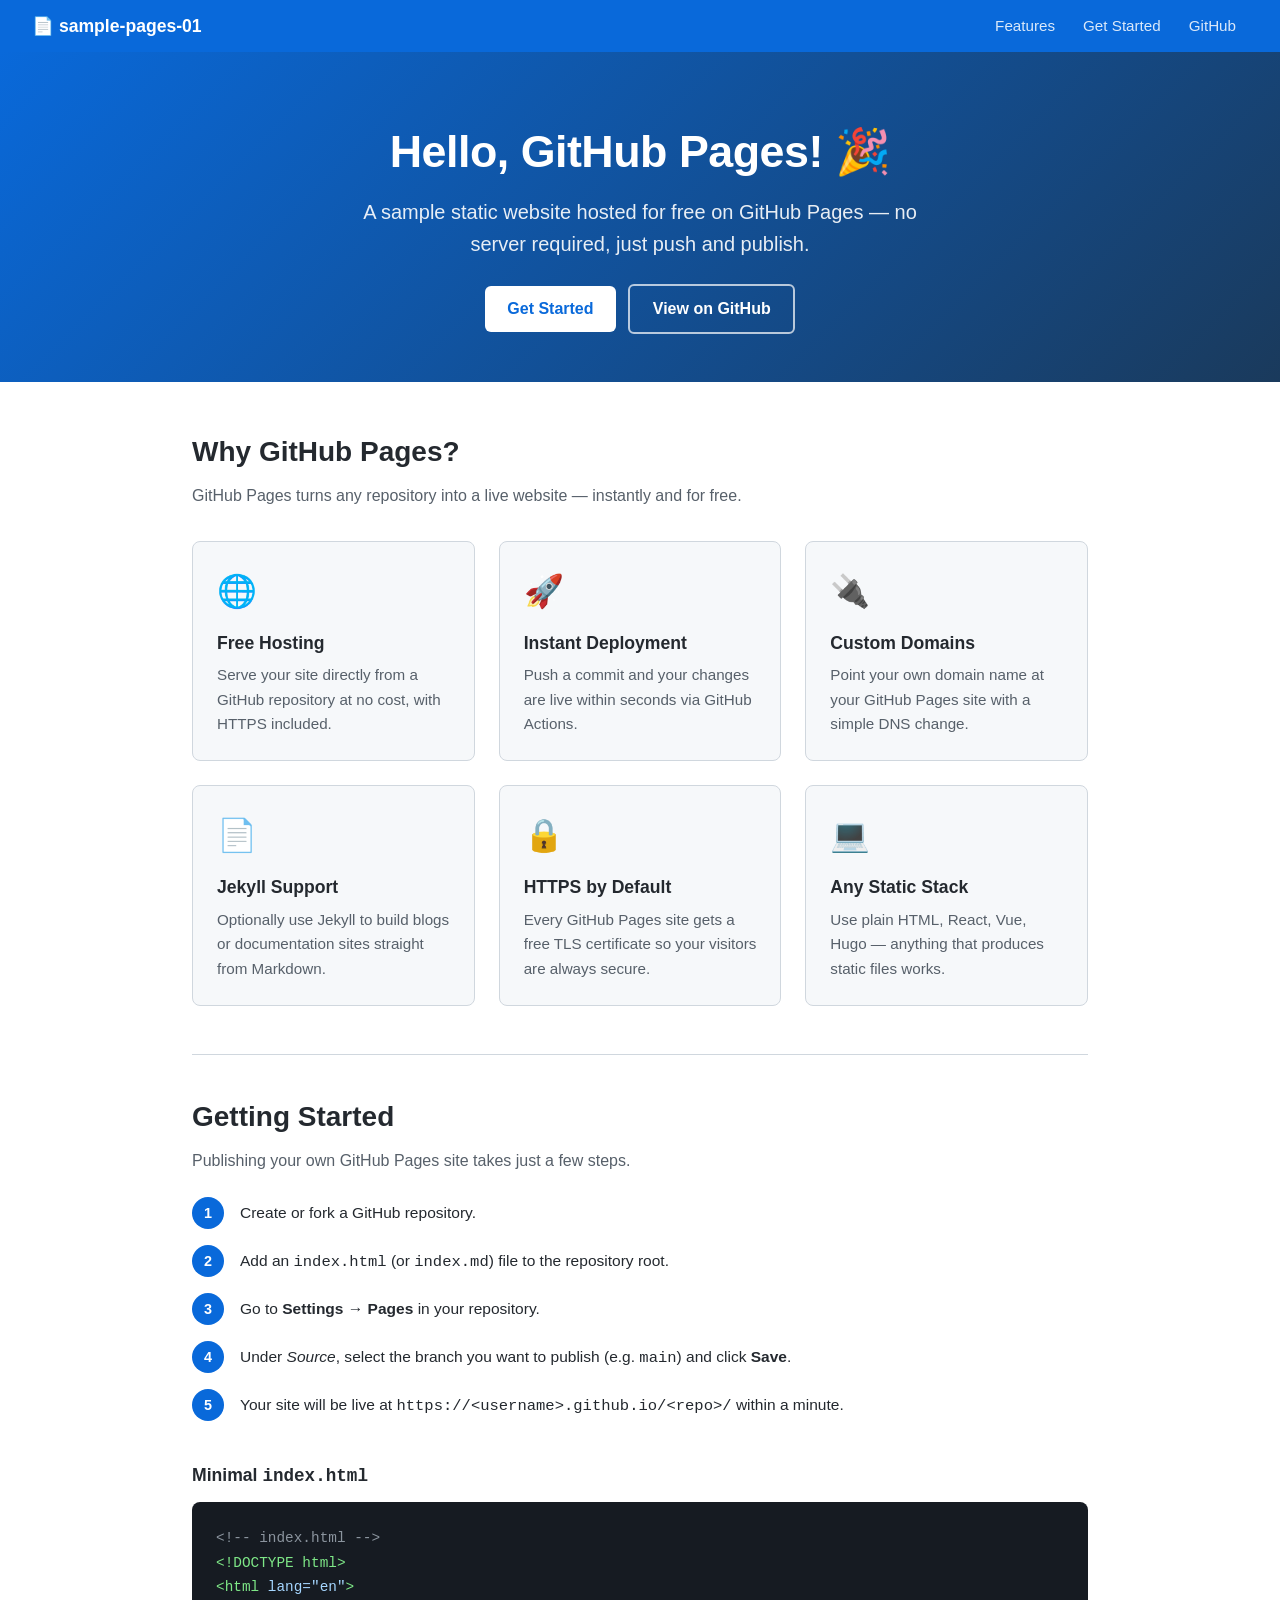
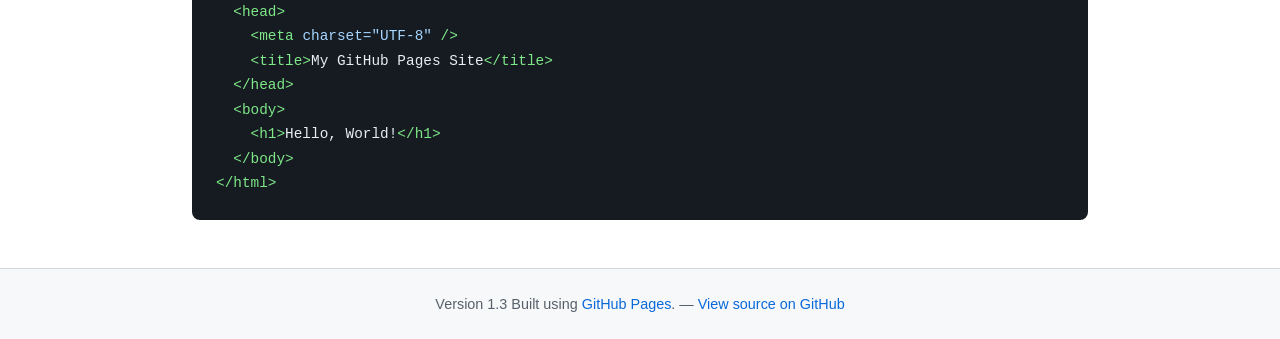
==== website/index.html @ 86e637cf "version 1.3" ====
<!DOCTYPE html>
<html lang="en">
<head>
  <meta charset="UTF-8" />
  <meta name="viewport" content="width=device-width, initial-scale=1.0" />
  <meta name="description" content="A sample GitHub Pages website demonstrating how to host a static site with GitHub Pages." />
  <title>Sample GitHub Pages Site</title>
  <link rel="stylesheet" href="styles.css" />
</head>
<body>

  <!-- Navigation -->
  <nav>
    <span class="logo">&#128196; sample-pages-01</span>
    <ul>
      <li><a href="#features">Features</a></li>
      <li><a href="#getting-started">Get Started</a></li>
      <li><a href="https://github.com/SBakerMmu/sample-pages-01" target="_blank" rel="noopener">GitHub</a></li>
    </ul>
  </nav>

  <!-- Hero -->
  <header>
    <h1>Hello, GitHub Pages! &#127881;</h1>
    <p class="subtitle">
      A sample static website hosted for free on GitHub Pages &mdash;
      no server required, just push and publish.
    </p>
    <a class="btn btn-primary" href="#getting-started">Get Started</a>
    <a class="btn btn-secondary" href="https://github.com/SBakerMmu/sample-pages-01" target="_blank" rel="noopener">View on GitHub</a>
  </header>

  <main>

    <!-- Features -->
    <section id="features">
      <h2>Why GitHub Pages?</h2>
      <p class="section-intro">
        GitHub Pages turns any repository into a live website &mdash; instantly and for free.
      </p>

      <div class="features">
        <div class="feature-card">
          <div class="icon">&#127760;</div>
          <h3>Free Hosting</h3>
          <p>Serve your site directly from a GitHub repository at no cost, with HTTPS included.</p>
        </div>
        <div class="feature-card">
          <div class="icon">&#128640;</div>
          <h3>Instant Deployment</h3>
          <p>Push a commit and your changes are live within seconds via GitHub Actions.</p>
        </div>
        <div class="feature-card">
          <div class="icon">&#128268;</div>
          <h3>Custom Domains</h3>
          <p>Point your own domain name at your GitHub Pages site with a simple DNS change.</p>
        </div>
        <div class="feature-card">
          <div class="icon">&#128196;</div>
          <h3>Jekyll Support</h3>
          <p>Optionally use Jekyll to build blogs or documentation sites straight from Markdown.</p>
        </div>
        <div class="feature-card">
          <div class="icon">&#128274;</div>
          <h3>HTTPS by Default</h3>
          <p>Every GitHub Pages site gets a free TLS certificate so your visitors are always secure.</p>
        </div>
        <div class="feature-card">
          <div class="icon">&#128187;</div>
          <h3>Any Static Stack</h3>
          <p>Use plain HTML, React, Vue, Hugo &mdash; anything that produces static files works.</p>
        </div>
      </div>
    </section>

    <hr class="section-divider" />

    <!-- Getting Started -->
    <section id="getting-started">
      <h2>Getting Started</h2>
      <p class="section-intro">
        Publishing your own GitHub Pages site takes just a few steps.
      </p>

      <ol class="steps">
        <li><span>Create or fork a GitHub repository.</span></li>
        <li><span>Add an <code>index.html</code> (or <code>index.md</code>) file to the repository root.</span></li>
        <li><span>Go to <strong>Settings &rarr; Pages</strong> in your repository.</span></li>
        <li><span>Under <em>Source</em>, select the branch you want to publish (e.g. <code>main</code>) and click <strong>Save</strong>.</span></li>
        <li><span>Your site will be live at <code>https://&lt;username&gt;.github.io/&lt;repo&gt;/</code> within a minute.</span></li>
      </ol>

      <h3 style="margin-bottom:0.75rem; font-size:1.1rem;">Minimal <code>index.html</code></h3>
      <div class="code-block">
        <span class="comment">&lt;!-- index.html --&gt;</span><br />
        <span class="tag">&lt;!DOCTYPE html&gt;</span><br />
        <span class="tag">&lt;html</span> <span class="string">lang="en"</span><span class="tag">&gt;</span><br />
        &nbsp;&nbsp;<span class="tag">&lt;head&gt;</span><br />
        &nbsp;&nbsp;&nbsp;&nbsp;<span class="tag">&lt;meta</span> <span class="string">charset="UTF-8"</span> <span class="tag">/&gt;</span><br />
        &nbsp;&nbsp;&nbsp;&nbsp;<span class="tag">&lt;title&gt;</span>My GitHub Pages Site<span class="tag">&lt;/title&gt;</span><br />
        &nbsp;&nbsp;<span class="tag">&lt;/head&gt;</span><br />
        &nbsp;&nbsp;<span class="tag">&lt;body&gt;</span><br />
        &nbsp;&nbsp;&nbsp;&nbsp;<span class="tag">&lt;h1&gt;</span>Hello, World!<span class="tag">&lt;/h1&gt;</span><br />
        &nbsp;&nbsp;<span class="tag">&lt;/body&gt;</span><br />
        <span class="tag">&lt;/html&gt;</span>
      </div>
    </section>

  </main>

  <!-- Footer -->
  <footer>
    <p>
      Version 1.3 Built using
      <a href="https://pages.github.com/" target="_blank" rel="noopener">GitHub Pages</a>.
      &mdash;
      <a href="https://github.com/SBakerMmu/sample-pages-01" target="_blank" rel="noopener">View source on GitHub</a>
    </p>

  </footer>

</body>
</html>
---- website/styles.css ----
/* Reset & base */
*, *::before, *::after {
  box-sizing: border-box;
  margin: 0;
  padding: 0;
}

body {
  font-family: -apple-system, BlinkMacSystemFont, "Segoe UI", Roboto, Helvetica, Arial, sans-serif;
  color: #24292f;
  background: #ffffff;
  line-height: 1.6;
}

a {
  color: #0969da;
  text-decoration: none;
}

a:hover {
  text-decoration: underline;
}

/* Header / Hero */
header {
  background: linear-gradient(135deg, #0969da 0%, #1a3a5c 100%);
  color: #ffffff;
  padding: 4rem 2rem 3rem;
  text-align: center;
}

header h1 {
  font-size: 2.8rem;
  font-weight: 700;
  margin-bottom: 0.5rem;
  letter-spacing: -0.5px;
}

header p.subtitle {
  font-size: 1.25rem;
  opacity: 0.9;
  max-width: 600px;
  margin: 0 auto 1.5rem;
}

.btn {
  display: inline-block;
  padding: 0.65rem 1.4rem;
  border-radius: 6px;
  font-size: 1rem;
  font-weight: 600;
  cursor: pointer;
  transition: opacity 0.2s;
}

.btn:hover {
  opacity: 0.85;
  text-decoration: none;
}

.btn-primary {
  background: #ffffff;
  color: #0969da;
  margin-right: 0.5rem;
}

.btn-secondary {
  background: transparent;
  color: #ffffff;
  border: 2px solid rgba(255,255,255,0.7);
}

/* Nav */
nav {
  background: #0969da;
  padding: 0 2rem;
  display: flex;
  align-items: center;
  justify-content: space-between;
  gap: 1rem;
}

nav .logo {
  font-weight: 700;
  font-size: 1.1rem;
  color: #ffffff;
  padding: 0.75rem 0;
}

nav ul {
  list-style: none;
  display: flex;
  gap: 0.25rem;
}

nav ul li a {
  color: rgba(255,255,255,0.85);
  padding: 0.75rem 0.75rem;
  display: block;
  font-size: 0.95rem;
  border-radius: 4px;
  transition: background 0.15s;
}

nav ul li a:hover {
  background: rgba(255,255,255,0.15);
  text-decoration: none;
  color: #ffffff;
}

/* Main content */
main {
  max-width: 960px;
  margin: 0 auto;
  padding: 3rem 2rem;
}

/* Features grid */
.features {
  display: grid;
  grid-template-columns: repeat(auto-fit, minmax(240px, 1fr));
  gap: 1.5rem;
  margin: 2rem 0 3rem;
}

.feature-card {
  border: 1px solid #d0d7de;
  border-radius: 8px;
  padding: 1.5rem;
  background: #f6f8fa;
  transition: box-shadow 0.2s;
}

.feature-card:hover {
  box-shadow: 0 4px 12px rgba(0,0,0,0.1);
}

.feature-card .icon {
  font-size: 2rem;
  margin-bottom: 0.75rem;
}

.feature-card h3 {
  font-size: 1.1rem;
  margin-bottom: 0.4rem;
}

.feature-card p {
  font-size: 0.95rem;
  color: #57606a;
}

/* Section headings */
section h2 {
  font-size: 1.75rem;
  margin-bottom: 0.5rem;
  color: #24292f;
}

section .section-intro {
  color: #57606a;
  margin-bottom: 1.5rem;
  max-width: 680px;
}

/* Code block */
.code-block {
  background: #161b22;
  color: #e6edf3;
  border-radius: 8px;
  padding: 1.5rem;
  font-family: "SFMono-Regular", Consolas, "Liberation Mono", Menlo, monospace;
  font-size: 0.9rem;
  overflow-x: auto;
  line-height: 1.7;
}

.code-block .comment { color: #8b949e; }
.code-block .keyword { color: #ff7b72; }
.code-block .string  { color: #a5d6ff; }
.code-block .tag     { color: #7ee787; }

/* Steps list */
.steps {
  counter-reset: step;
  list-style: none;
  margin: 1.5rem 0 2.5rem;
  display: flex;
  flex-direction: column;
  gap: 1rem;
}

.steps li {
  counter-increment: step;
  display: flex;
  align-items: flex-start;
  gap: 1rem;
}

.steps li::before {
  content: counter(step);
  background: #0969da;
  color: #fff;
  width: 2rem;
  height: 2rem;
  border-radius: 50%;
  display: flex;
  align-items: center;
  justify-content: center;
  font-weight: 700;
  flex-shrink: 0;
  font-size: 0.9rem;
}

.steps li span {
  padding-top: 0.25rem;
  font-size: 0.97rem;
  color: #24292f;
}

/* Divider */
hr.section-divider {
  border: none;
  border-top: 1px solid #d0d7de;
  margin: 2.5rem 0;
}

/* Footer */
footer {
  background: #f6f8fa;
  border-top: 1px solid #d0d7de;
  text-align: center;
  padding: 1.5rem 2rem;
  font-size: 0.9rem;
  color: #57606a;
}

footer a {
  color: #0969da;
}

/* Responsive */
@media (max-width: 600px) {
  header h1 { font-size: 2rem; }
  header p.subtitle { font-size: 1rem; }
  nav ul { gap: 0; }
  nav ul li a { padding: 0.75rem 0.5rem; font-size: 0.88rem; }
}
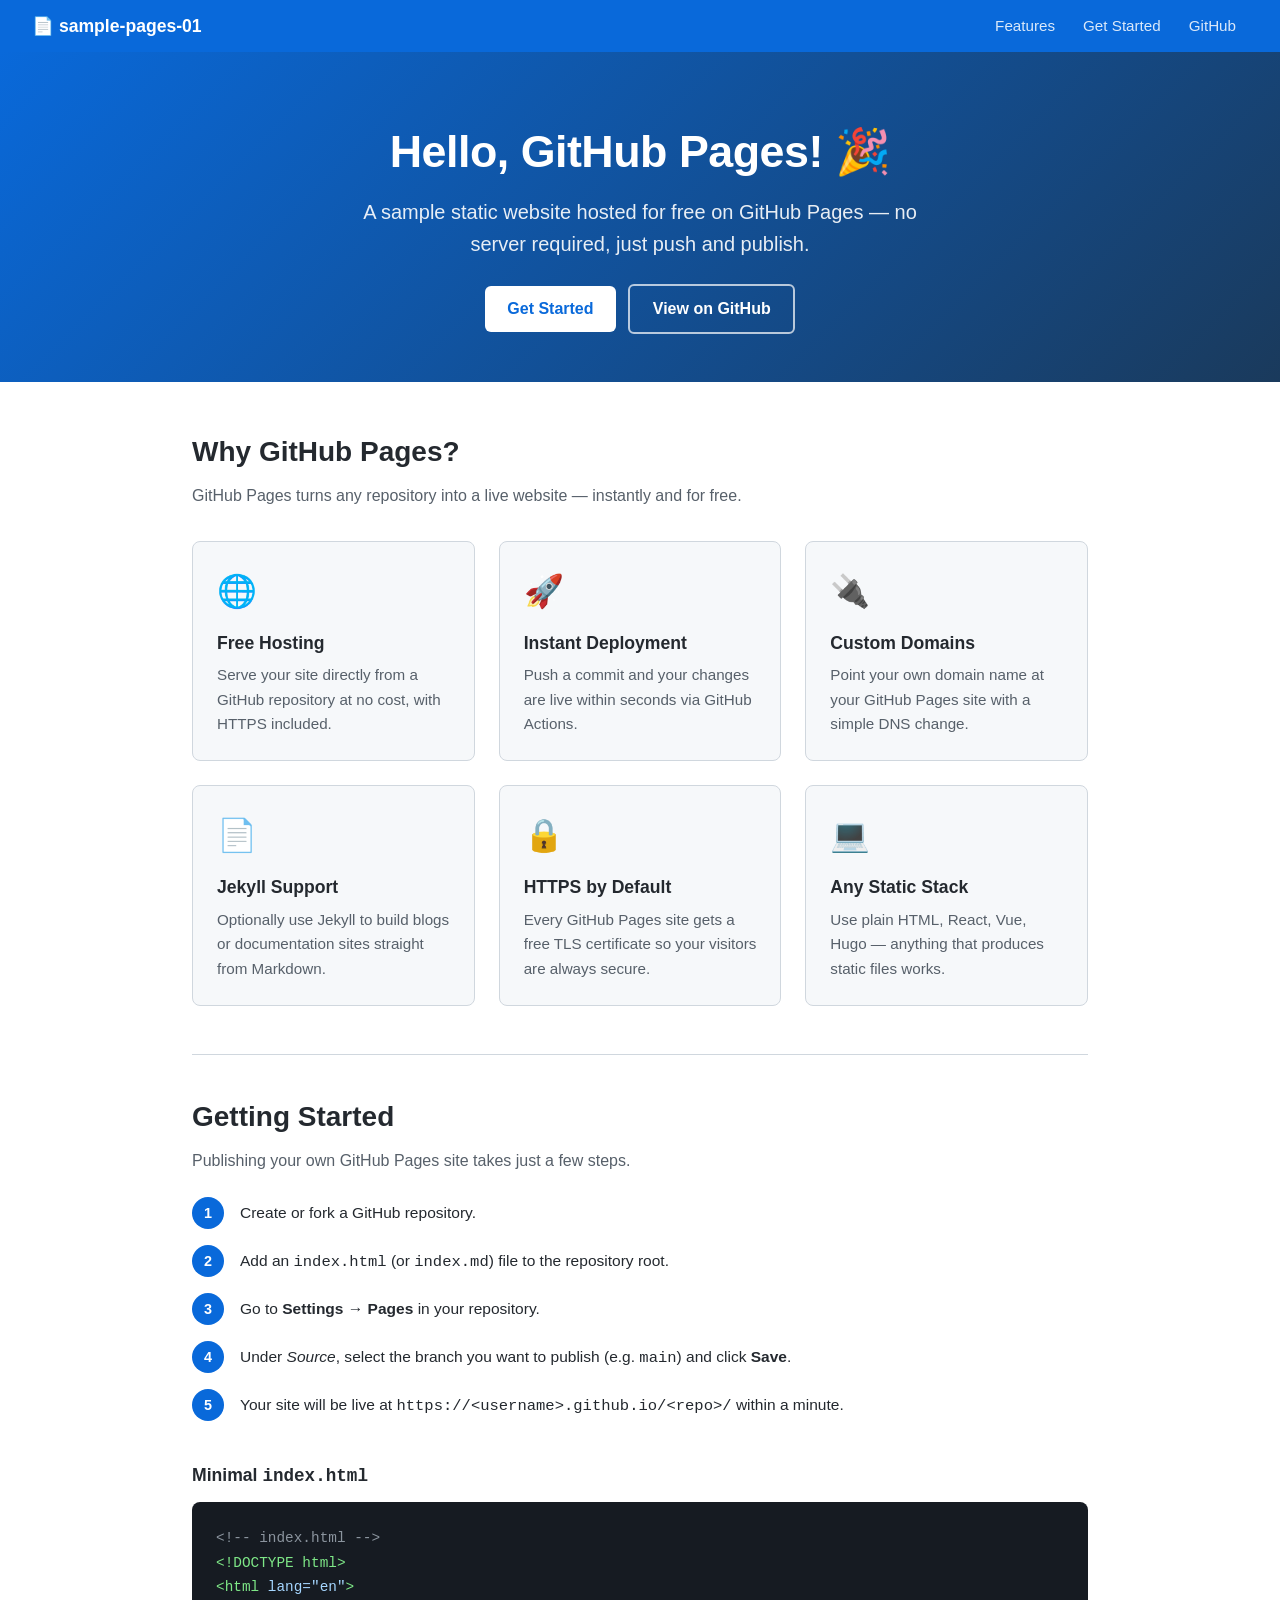
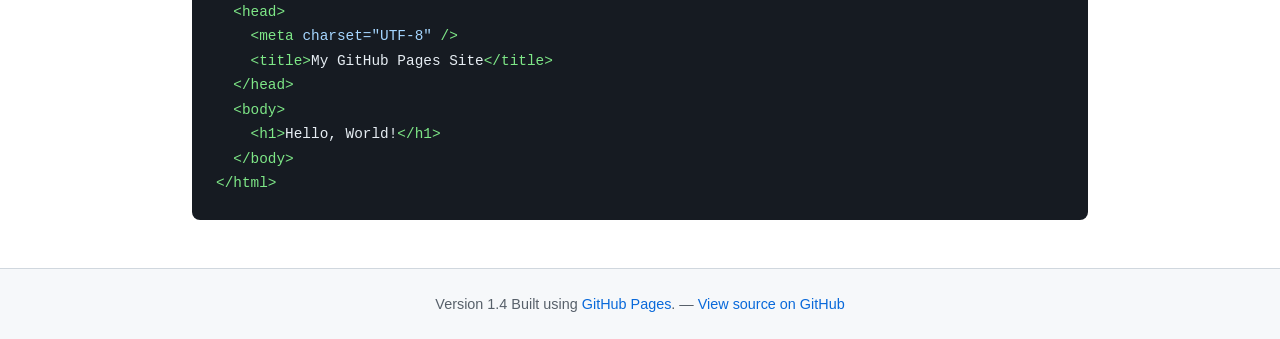
==== commit fc1bcd27: "version 1.4" ====
--- a/website/index.html
+++ b/website/index.html
@@ -111,7 +111,7 @@
   <!-- Footer -->
   <footer>
     <p>
-      Version 1.3 Built using
+      Version 1.4 Built using
       <a href="https://pages.github.com/" target="_blank" rel="noopener">GitHub Pages</a>.
       &mdash;
       <a href="https://github.com/SBakerMmu/sample-pages-01" target="_blank" rel="noopener">View source on GitHub</a>
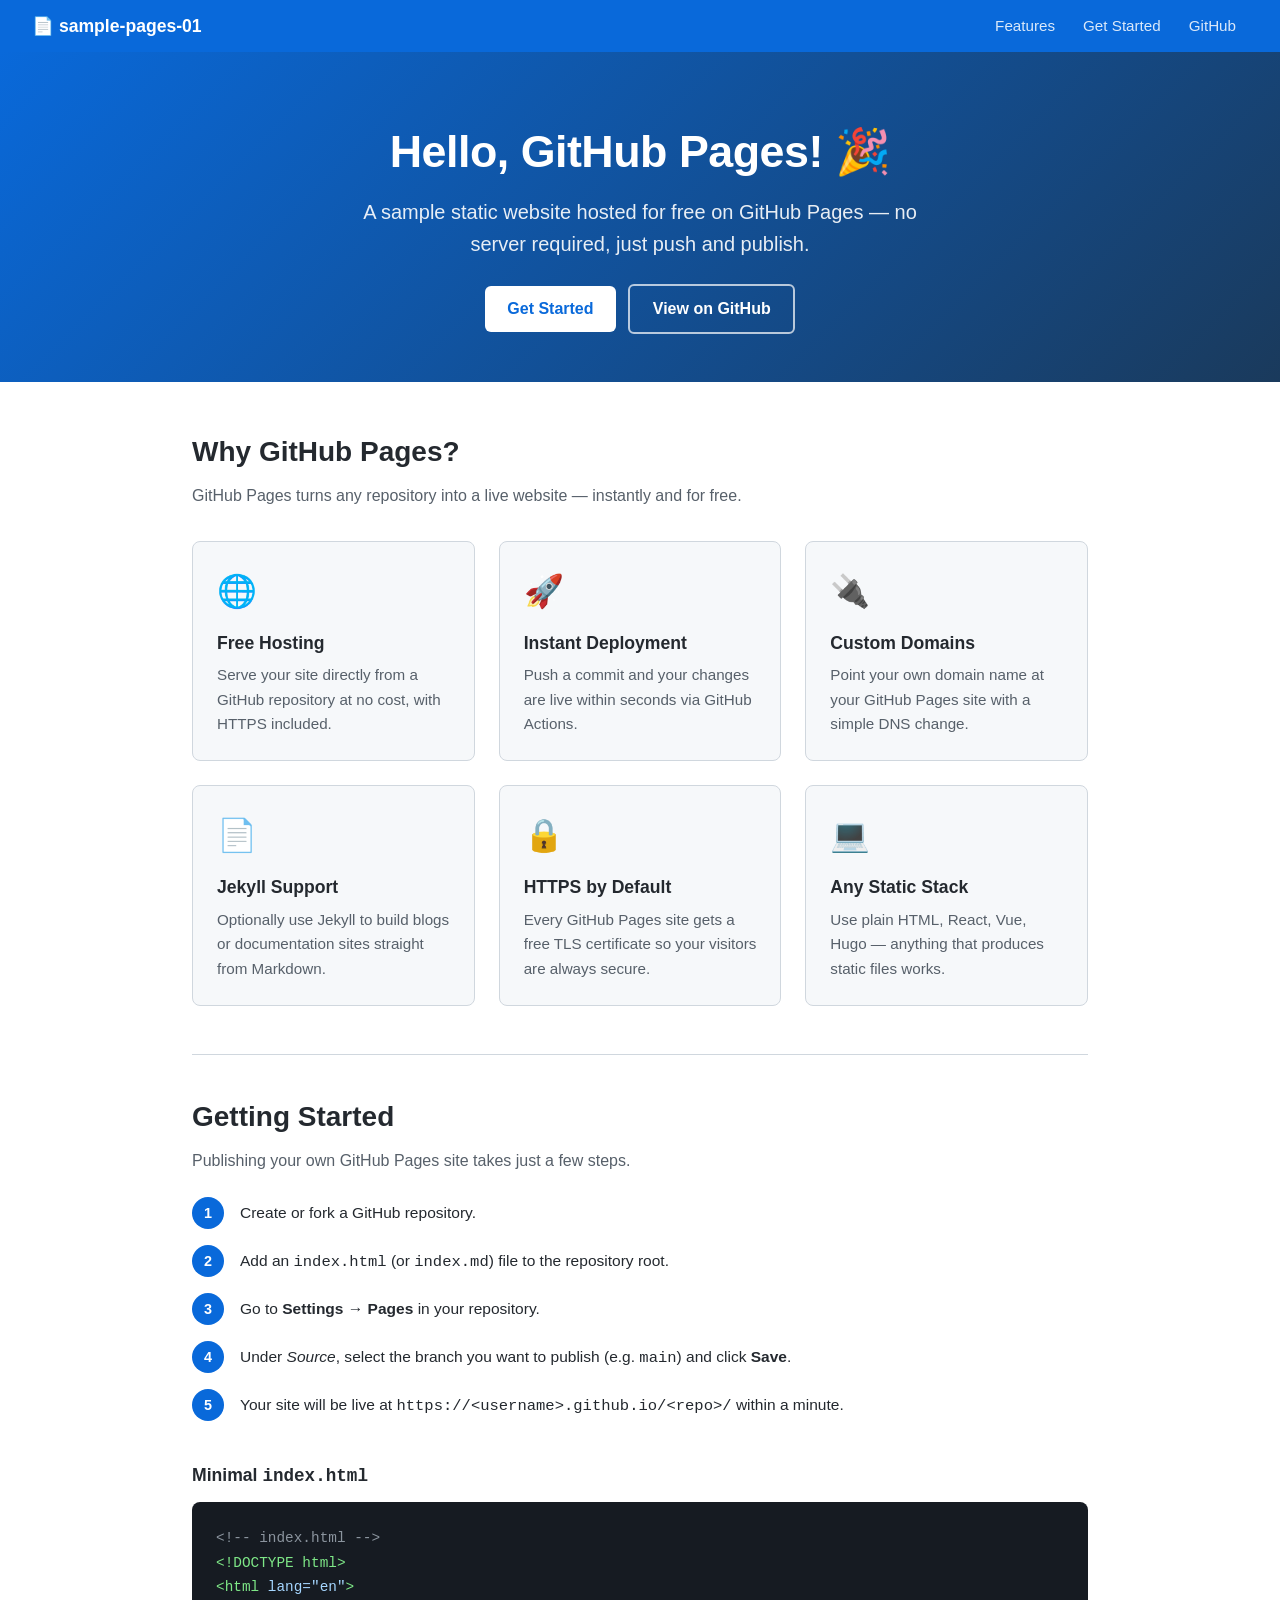
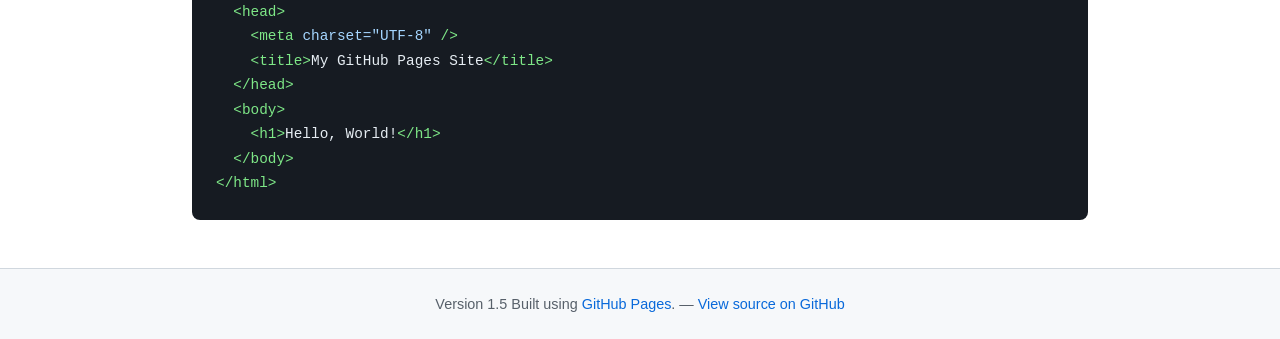
==== commit 311a4f38: "update actions versions" ====
--- a/website/index.html
+++ b/website/index.html
@@ -111,7 +111,7 @@
   <!-- Footer -->
   <footer>
     <p>
-      Version 1.4 Built using
+      Version 1.5 Built using
       <a href="https://pages.github.com/" target="_blank" rel="noopener">GitHub Pages</a>.
       &mdash;
       <a href="https://github.com/SBakerMmu/sample-pages-01" target="_blank" rel="noopener">View source on GitHub</a>
